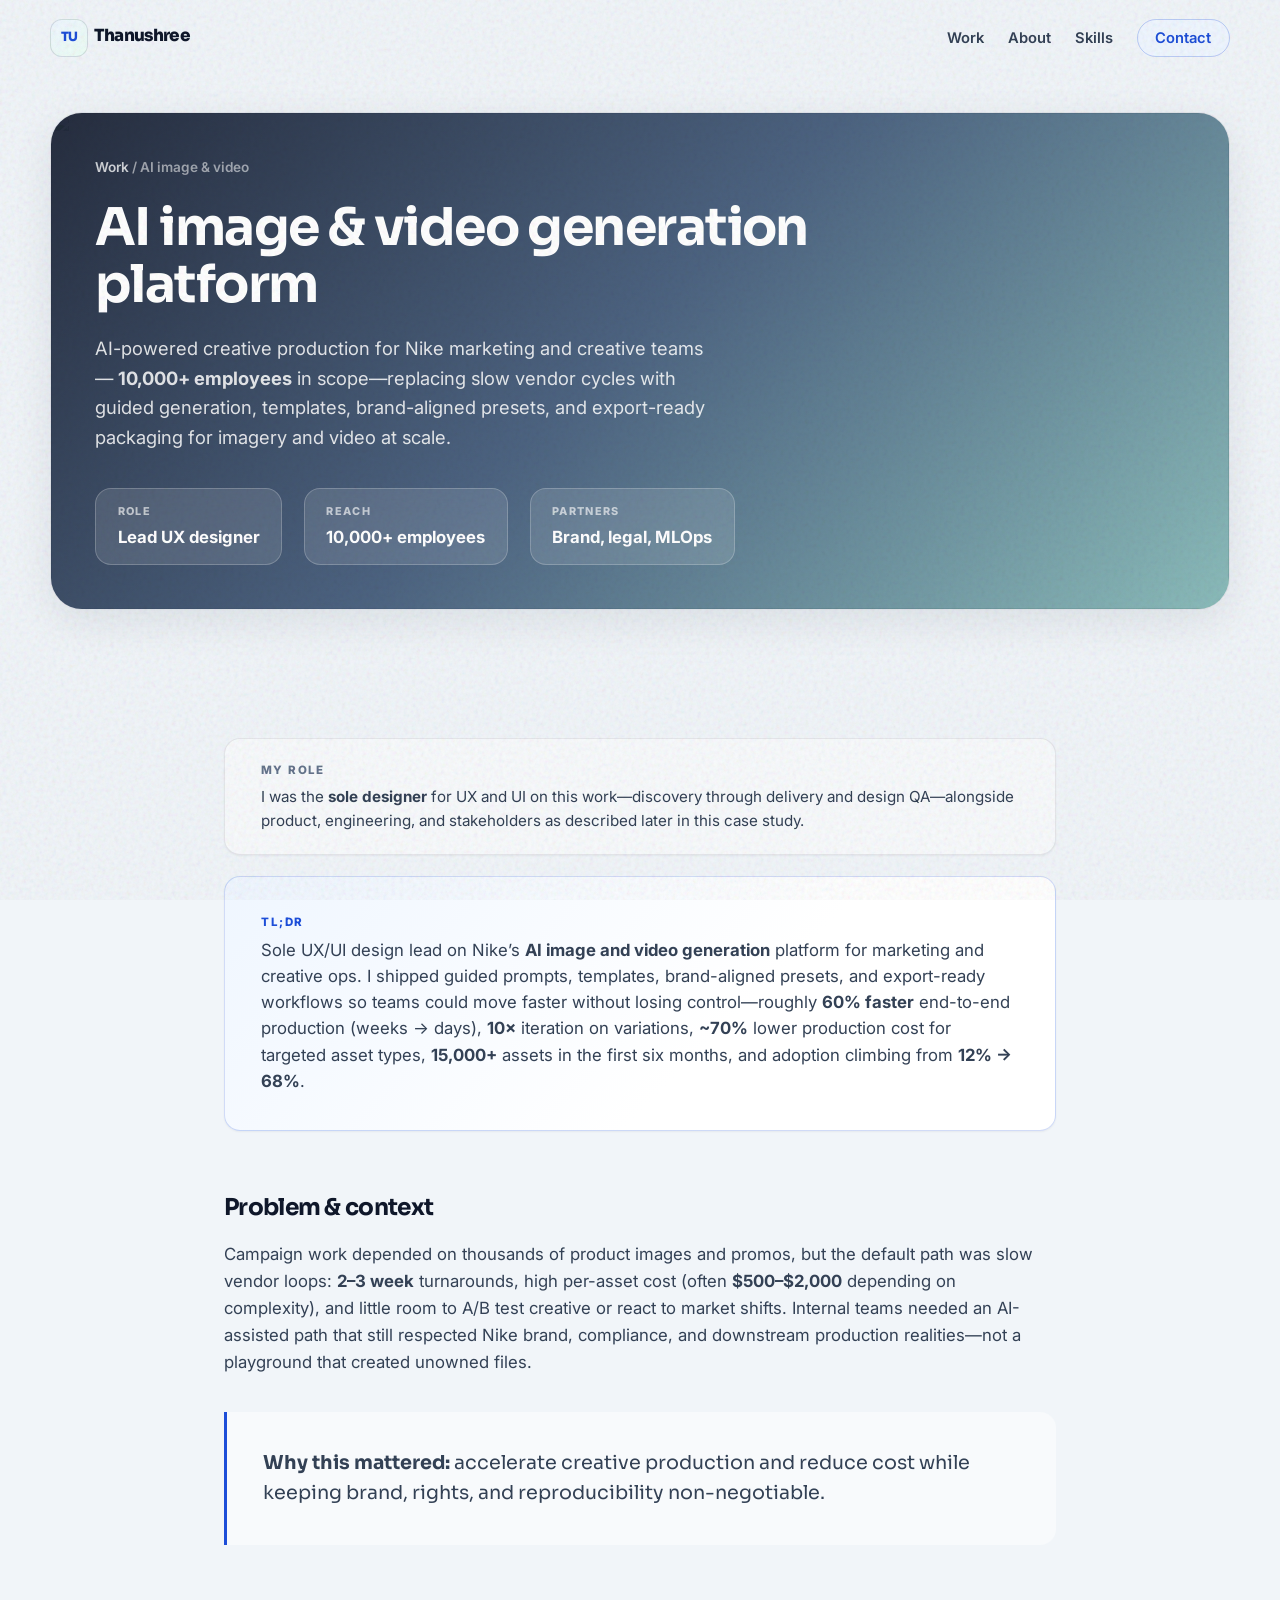
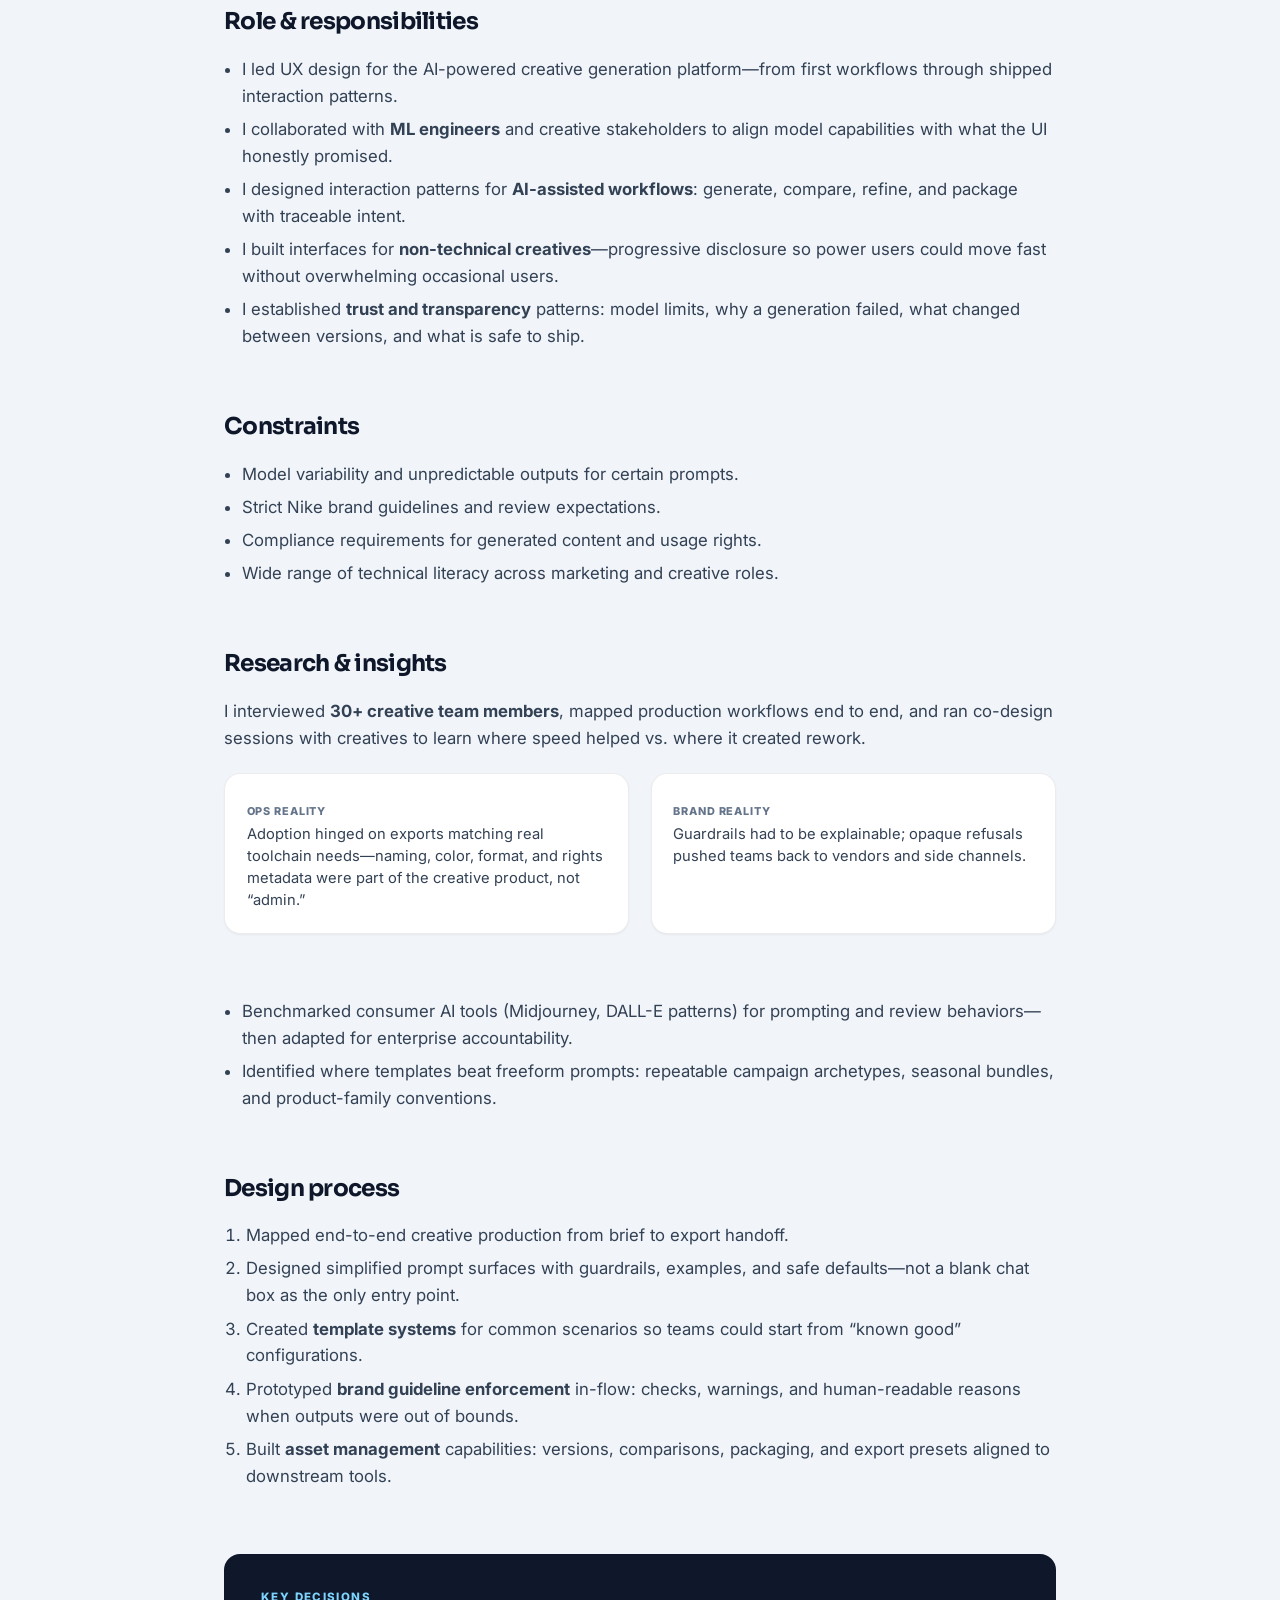
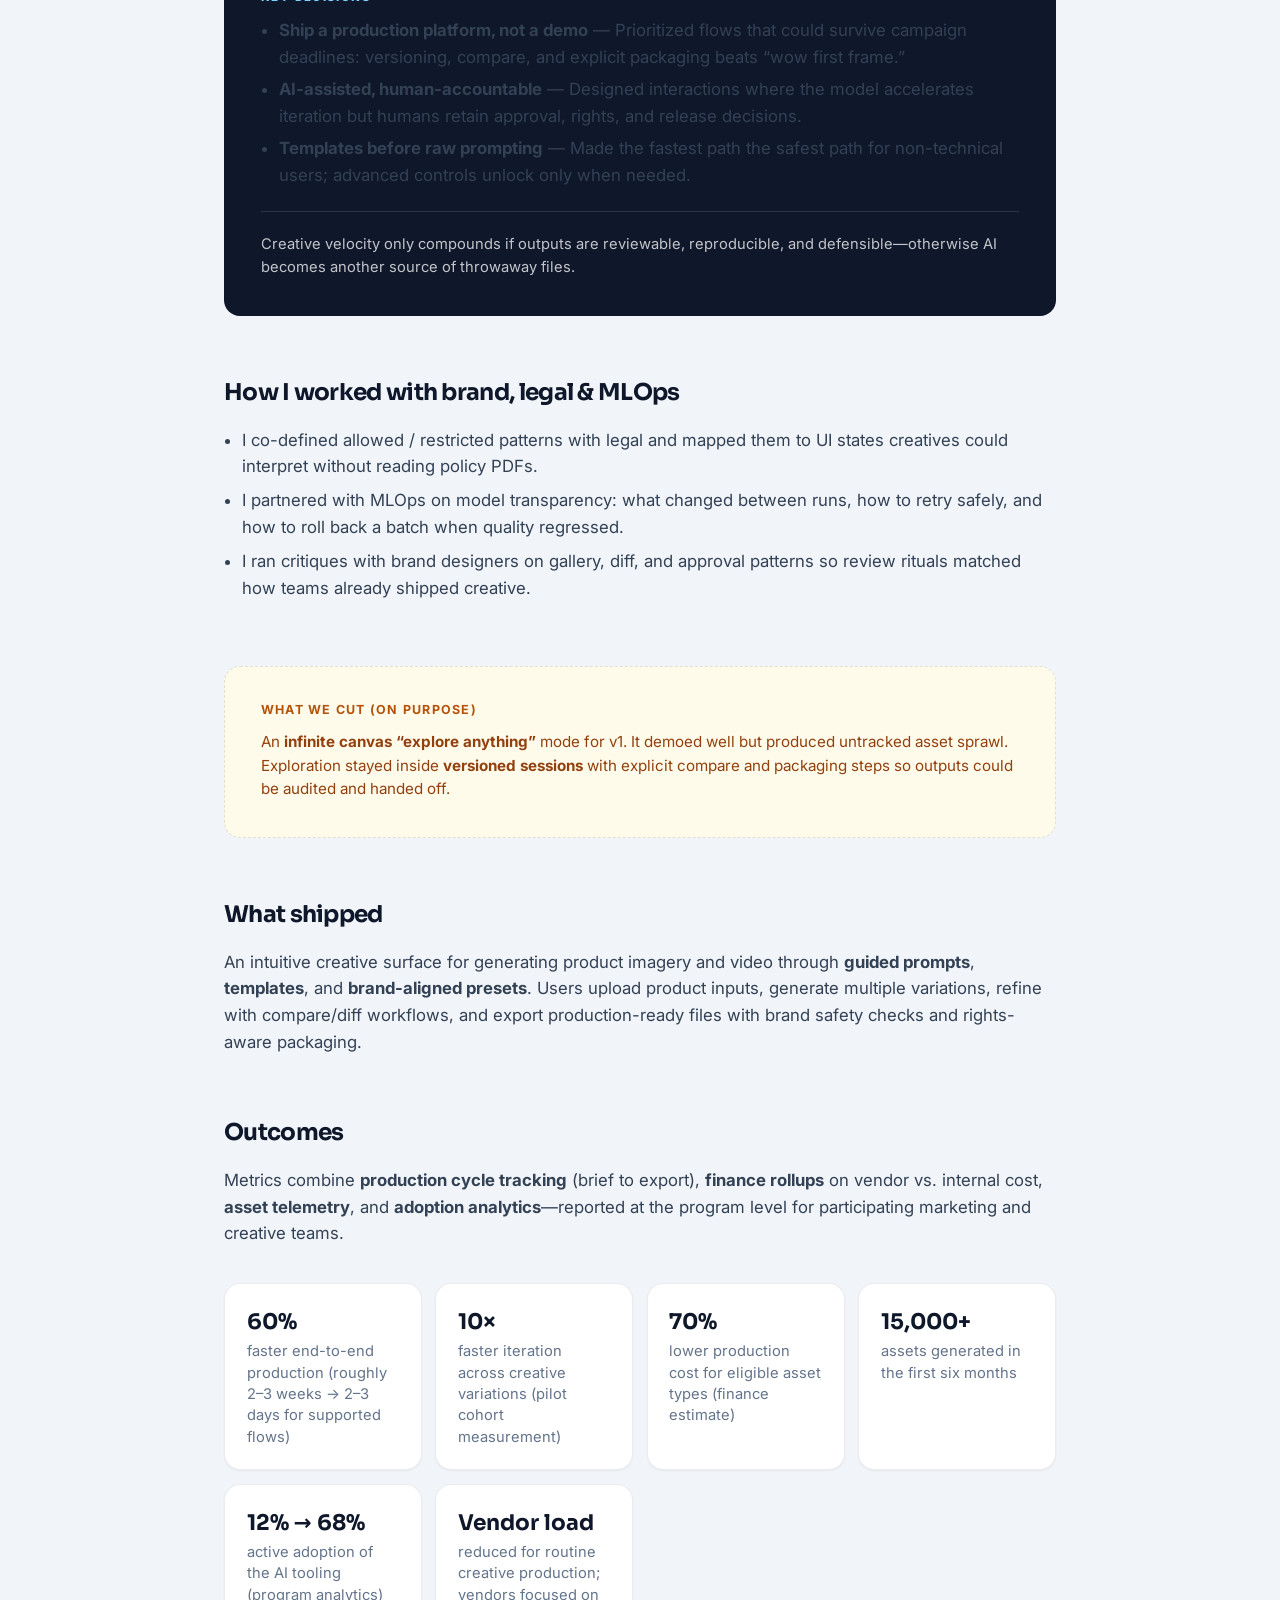
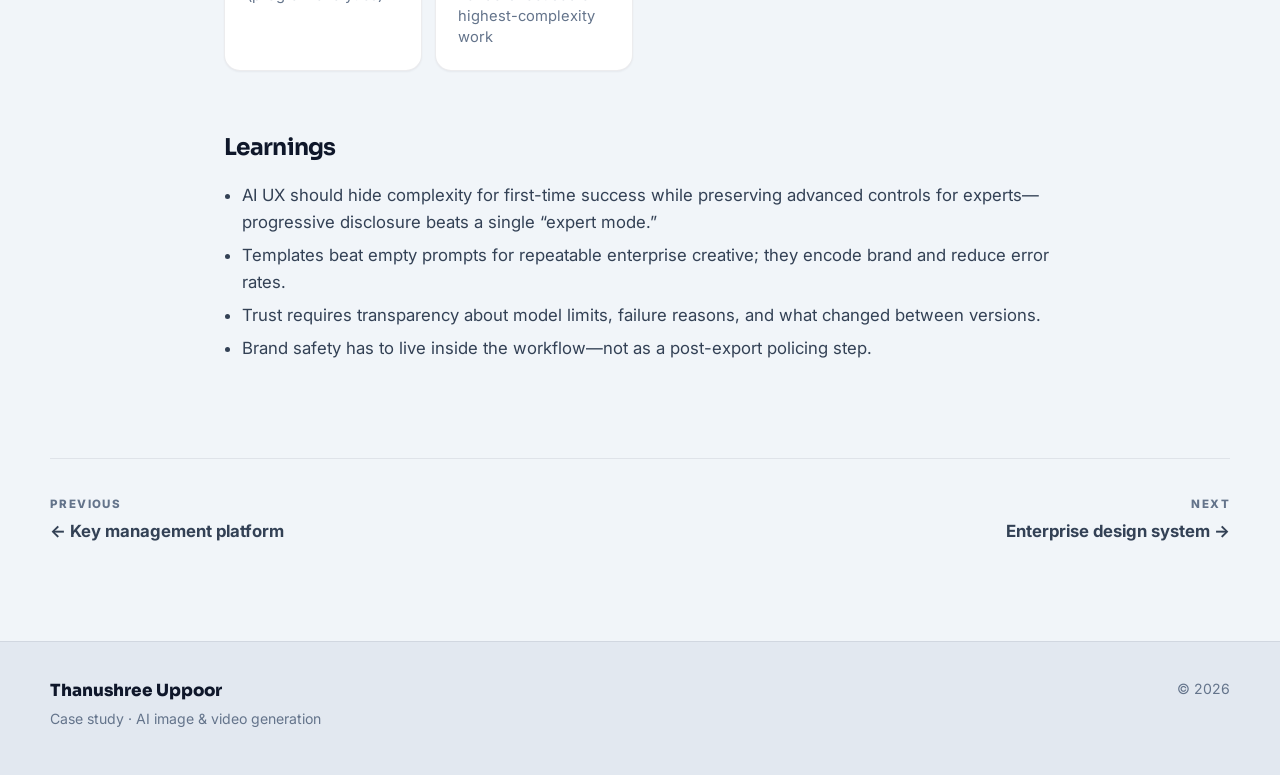
==== case-studies/ai-content-generation.html @ 42459af0 "Add files via upload" ====
<!DOCTYPE html>
<html lang="en">
  <head>
    <meta charset="UTF-8" />
    <meta name="viewport" content="width=device-width, initial-scale=1.0" />
    <meta
      name="description"
      content="AI image and video generation at Nike — Thanushree Uppoor: guided prompts, templates, brand-safe presets, asset management, faster production, lower cost, higher adoption."
    />
    <title>AI image &amp; video generation — Thanushree Uppoor</title>
    <link rel="preconnect" href="https://fonts.googleapis.com" />
    <link rel="preconnect" href="https://fonts.gstatic.com" crossorigin />
    <link
      href="https://fonts.googleapis.com/css2?family=Inter:wght@400;500;600;700&family=Sora:wght@500;600;700&display=swap"
      rel="stylesheet"
    />
    <link rel="stylesheet" href="../css/style.css" />
  </head>
  <body class="page page--case">
    <div class="grain" aria-hidden="true"></div>
    <a class="skip-link" href="#main">Skip to content</a>

    <header class="site-header" data-header>
      <div class="header-inner">
        <a class="logo" href="../index.html" aria-label="Thanushree Uppoor home">
          <span class="logo-mark" aria-hidden="true">TU</span>
          <span>Thanushree</span>
        </a>
        <button
          class="nav-toggle"
          type="button"
          aria-expanded="false"
          aria-controls="site-nav"
          data-nav-toggle
        >
          <span class="nav-toggle-bar" aria-hidden="true"></span>
          <span class="visually-hidden">Menu</span>
        </button>
        <nav id="site-nav" class="site-nav" data-nav>
          <ul>
            <li><a href="../index.html#work">Work</a></li>
            <li><a href="../index.html#about">About</a></li>
            <li><a href="../index.html#skills">Skills</a></li>
            <li><a class="nav-cta" href="../index.html#contact">Contact</a></li>
          </ul>
        </nav>
      </div>
    </header>

    <main id="main">
      <header class="case-hero">
        <div class="container">
          <div class="case-hero-card">
            <div class="case-hero-media" aria-hidden="true">
              <img
                src="https://images.unsplash.com/photo-1620641788421-7a1c342ea42e?auto=format&fit=crop&w=2000&q=80"
                alt=""
                width="2000"
                height="1200"
                fetchpriority="high"
              />
            </div>
            <div class="case-hero-inner">
              <nav class="breadcrumb">
                <a href="../index.html#work">Work</a> / AI image &amp; video
              </nav>
              <h1 class="case-title">AI image &amp; video generation platform</h1>
              <p class="case-lede">
                AI-powered creative production for Nike marketing and creative teams—
                <strong>10,000+ employees</strong> in scope—replacing slow vendor cycles with
                guided generation, templates, brand-aligned presets, and export-ready
                packaging for imagery and video at scale.
              </p>
              <div class="case-meta">
                <div class="meta-block">
                  <span class="meta-label">Role</span>
                  <span class="meta-value">Lead UX designer</span>
                </div>
                <div class="meta-block">
                  <span class="meta-label">Reach</span>
                  <span class="meta-value">10,000+ employees</span>
                </div>
                <div class="meta-block">
                  <span class="meta-label">Partners</span>
                  <span class="meta-value">Brand, legal, MLOps</span>
                </div>
              </div>
            </div>
          </div>
        </div>
      </header>

      <article class="case-body container">
        <aside class="case-role" data-reveal>
          <span class="case-role-label">My role</span>
          <p>
            I was the <strong>sole designer</strong> for UX and UI on this work—discovery through
            delivery and design QA—alongside product, engineering, and stakeholders as
            described later in this case study.
          </p>
        </aside>
        <aside class="case-tldnr" data-reveal>
          <span class="case-tldnr-label">TL;DR</span>
          <p>
            Sole UX/UI design lead on Nike’s <strong>AI image and video generation</strong>
            platform for marketing and creative ops. I shipped guided prompts, templates,
            brand-aligned presets, and export-ready workflows so teams could move faster
            without losing control—roughly <strong>60% faster</strong> end-to-end production
            (weeks → days), <strong>10×</strong> iteration on variations, <strong>~70%</strong>
            lower production cost for targeted asset types, <strong>15,000+</strong> assets in
            the first six months, and adoption climbing from <strong>12% → 68%</strong>.
          </p>
        </aside>

        <div class="case-prose">
          <h2>Problem &amp; context</h2>
          <p>
            Campaign work depended on thousands of product images and promos, but the default
            path was slow vendor loops: <strong>2–3 week</strong> turnarounds, high per-asset
            cost (often <strong>$500–$2,000</strong> depending on complexity), and little room
            to A/B test creative or react to market shifts. Internal teams needed an
            AI-assisted path that still respected Nike brand, compliance, and downstream
            production realities—not a playground that created unowned files.
          </p>

          <div class="pull">
            <p>
              <strong>Why this mattered:</strong> accelerate creative production and reduce
              cost while keeping brand, rights, and reproducibility non-negotiable.
            </p>
          </div>

          <h2>Role &amp; responsibilities</h2>
          <ul>
            <li>
              I led UX design for the AI-powered creative generation platform—from first
              workflows through shipped interaction patterns.
            </li>
            <li>
              I collaborated with <strong>ML engineers</strong> and creative stakeholders to
              align model capabilities with what the UI honestly promised.
            </li>
            <li>
              I designed interaction patterns for <strong>AI-assisted workflows</strong>:
              generate, compare, refine, and package with traceable intent.
            </li>
            <li>
              I built interfaces for <strong>non-technical creatives</strong>—progressive
              disclosure so power users could move fast without overwhelming occasional users.
            </li>
            <li>
              I established <strong>trust and transparency</strong> patterns: model limits,
              why a generation failed, what changed between versions, and what is safe to ship.
            </li>
          </ul>

          <h2>Constraints</h2>
          <ul>
            <li>Model variability and unpredictable outputs for certain prompts.</li>
            <li>Strict Nike brand guidelines and review expectations.</li>
            <li>Compliance requirements for generated content and usage rights.</li>
            <li>Wide range of technical literacy across marketing and creative roles.</li>
          </ul>

          <h2>Research &amp; insights</h2>
          <p>
            I interviewed <strong>30+ creative team members</strong>, mapped production
            workflows end to end, and ran co-design sessions with creatives to learn where
            speed helped vs. where it created rework.
          </p>
          <div class="research-row">
            <div class="note-card">
              <span class="note-card-label">Ops reality</span>
              <p>
                Adoption hinged on exports matching real toolchain needs—naming, color,
                format, and rights metadata were part of the creative product, not “admin.”
              </p>
            </div>
            <div class="note-card">
              <span class="note-card-label">Brand reality</span>
              <p>
                Guardrails had to be explainable; opaque refusals pushed teams back to
                vendors and side channels.
              </p>
            </div>
          </div>
          <ul>
            <li>
              Benchmarked consumer AI tools (Midjourney, DALL-E patterns) for prompting and
              review behaviors—then adapted for enterprise accountability.
            </li>
            <li>
              Identified where templates beat freeform prompts: repeatable campaign archetypes,
              seasonal bundles, and product-family conventions.
            </li>
          </ul>

          <h2>Design process</h2>
          <ol>
            <li>Mapped end-to-end creative production from brief to export handoff.</li>
            <li>
              Designed simplified prompt surfaces with guardrails, examples, and safe
              defaults—not a blank chat box as the only entry point.
            </li>
            <li>
              Created <strong>template systems</strong> for common scenarios so teams could
              start from “known good” configurations.
            </li>
            <li>
              Prototyped <strong>brand guideline enforcement</strong> in-flow: checks,
              warnings, and human-readable reasons when outputs were out of bounds.
            </li>
            <li>
              Built <strong>asset management</strong> capabilities: versions, comparisons,
              packaging, and export presets aligned to downstream tools.
            </li>
          </ol>

          <div class="decision-callout" data-reveal>
            <h3>Key decisions</h3>
            <ul class="decision-callout-list">
              <li>
                <strong>Ship a production platform, not a demo</strong> — Prioritized flows
                that could survive campaign deadlines: versioning, compare, and explicit
                packaging beats “wow first frame.”
              </li>
              <li>
                <strong>AI-assisted, human-accountable</strong> — Designed interactions where
                the model accelerates iteration but humans retain approval, rights, and
                release decisions.
              </li>
              <li>
                <strong>Templates before raw prompting</strong> — Made the fastest path the
                safest path for non-technical users; advanced controls unlock only when needed.
              </li>
            </ul>
            <p class="decision-rationale">
              Creative velocity only compounds if outputs are reviewable, reproducible, and
              defensible—otherwise AI becomes another source of throwaway files.
            </p>
          </div>

          <h2>How I worked with brand, legal &amp; MLOps</h2>
          <ul class="collab-list">
            <li>
              I co-defined allowed / restricted patterns with legal and mapped them to UI
              states creatives could interpret without reading policy PDFs.
            </li>
            <li>
              I partnered with MLOps on model transparency: what changed between runs, how to
              retry safely, and how to roll back a batch when quality regressed.
            </li>
            <li>
              I ran critiques with brand designers on gallery, diff, and approval patterns so
              review rituals matched how teams already shipped creative.
            </li>
          </ul>

          <div class="failure-panel" data-reveal>
            <h3>What we cut (on purpose)</h3>
            <p>
              An <strong>infinite canvas “explore anything”</strong> mode for v1. It demoed
              well but produced untracked asset sprawl. Exploration stayed inside
              <strong>versioned sessions</strong> with explicit compare and packaging steps so
              outputs could be audited and handed off.
            </p>
          </div>

          <h2>What shipped</h2>
          <p>
            An intuitive creative surface for generating product imagery and video through
            <strong>guided prompts</strong>, <strong>templates</strong>, and
            <strong>brand-aligned presets</strong>. Users upload product inputs, generate
            multiple variations, refine with compare/diff workflows, and export
            production-ready files with brand safety checks and rights-aware packaging.
          </p>

          <h2>Outcomes</h2>
          <p>
            Metrics combine <strong>production cycle tracking</strong> (brief to export),
            <strong>finance rollups</strong> on vendor vs. internal cost, <strong>asset
            telemetry</strong>, and <strong>adoption analytics</strong>—reported at the
            program level for participating marketing and creative teams.
          </p>
          <div class="metrics-row">
            <div class="metric-card">
              <strong>60%</strong>
              faster end-to-end production (roughly 2–3 weeks → 2–3 days for supported flows)
            </div>
            <div class="metric-card">
              <strong>10×</strong>
              faster iteration across creative variations (pilot cohort measurement)
            </div>
            <div class="metric-card">
              <strong>70%</strong>
              lower production cost for eligible asset types (finance estimate)
            </div>
            <div class="metric-card">
              <strong>15,000+</strong>
              assets generated in the first six months
            </div>
            <div class="metric-card">
              <strong>12% → 68%</strong>
              active adoption of the AI tooling (program analytics)
            </div>
            <div class="metric-card">
              <strong>Vendor load</strong>
              reduced for routine creative production; vendors focused on highest-complexity work
            </div>
          </div>

          <h2>Learnings</h2>
          <ul>
            <li>
              AI UX should hide complexity for first-time success while preserving advanced
              controls for experts—progressive disclosure beats a single “expert mode.”
            </li>
            <li>
              Templates beat empty prompts for repeatable enterprise creative; they encode
              brand and reduce error rates.
            </li>
            <li>
              Trust requires transparency about model limits, failure reasons, and what changed
              between versions.
            </li>
            <li>
              Brand safety has to live inside the workflow—not as a post-export policing step.
            </li>
          </ul>
        </div>

        <nav class="case-nav" aria-label="Case study pagination">
          <a href="key-management-platform.html">
            <span class="case-nav-label">Previous</span>
            ← Key management platform
          </a>
          <a href="enterprise-design-system.html">
            <span class="case-nav-label">Next</span>
            Enterprise design system →
          </a>
        </nav>
      </article>
    </main>

    <footer class="site-footer">
      <div class="container footer-grid">
        <div>
          <p class="footer-brand">Thanushree Uppoor</p>
          <p class="footer-tag">Case study · AI image &amp; video generation</p>
        </div>
        <div class="footer-meta">
          <p>© <span data-year></span></p>
        </div>
      </div>
    </footer>

    <script src="../js/main.js" defer></script>
  </body>
</html>
---- css/style.css ----
/* Thanushree Uppoor — portfolio (light-first: Big Tech / product-design norm) */

:root {
  /* Canvas & surfaces (light, neutral — readable in recruiter review sessions) */
  --void: #f1f5f9;
  --surface: #ffffff;
  --elevated: #f8fafc;
  --elevated-2: #e2e8f0;
  --stroke: rgba(15, 23, 42, 0.08);
  --stroke-strong: rgba(15, 23, 42, 0.12);
  --text: #0f172a;
  --text-soft: #334155;
  --muted: #64748b;
  /* Accents: professional blue + teal (common on tech career & product surfaces) */
  --accent-a: #1d4ed8;
  --accent-b: #0f766e;
  --accent-c: #c2410c;
  --glow: rgba(29, 78, 216, 0.12);
  --radius-xs: 6px;
  --radius-sm: 10px;
  --radius-md: 16px;
  --radius-lg: 24px;
  --radius-xl: 32px;
  --font-sans: "Inter", system-ui, -apple-system, sans-serif;
  --font-display: "Sora", system-ui, sans-serif;
  --max: 1180px;
  --header-h: 76px;
  --space-xs: 0.4rem;
  --space-sm: 0.85rem;
  --space-md: 1.35rem;
  --space-lg: 2.25rem;
  --space-xl: 4rem;
  --space-2xl: 6rem;
  --shadow-sm: 0 1px 2px rgba(15, 23, 42, 0.05);
  --shadow-md: 0 12px 40px rgba(15, 23, 42, 0.08);
  --shadow-lg: 0 24px 64px rgba(15, 23, 42, 0.1);
}

*,
*::before,
*::after {
  box-sizing: border-box;
}

html {
  scroll-behavior: smooth;
}

@media (prefers-reduced-motion: reduce) {
  html {
    scroll-behavior: auto;
  }

  [data-reveal],
  .marquee-track {
    animation: none !important;
    transition: none !important;
    transform: none !important;
    opacity: 1 !important;
  }
}

body {
  margin: 0;
  font-family: var(--font-sans);
  font-size: 1.05rem;
  line-height: 1.6;
  color: var(--text-soft);
  background: var(--void);
  -webkit-font-smoothing: antialiased;
}

.page {
  position: relative;
  min-height: 100vh;
}

.grain {
  pointer-events: none;
  position: fixed;
  inset: 0;
  z-index: 9000;
  opacity: 0.14;
  mix-blend-mode: multiply;
  background-image: url("data:image/svg+xml,%3Csvg viewBox='0 0 256 256' xmlns='http://www.w3.org/2000/svg'%3E%3Cfilter id='n'%3E%3CfeTurbulence type='fractalNoise' baseFrequency='0.85' numOctaves='4' stitchTiles='stitch'/%3E%3C/filter%3E%3Crect width='100%25' height='100%25' filter='url(%23n)'/%3E%3C/svg%3E");
}

img {
  max-width: 100%;
  height: auto;
  display: block;
}

a {
  color: var(--accent-b);
  text-decoration: none;
}

a:hover {
  color: var(--text);
}

h1,
h2,
h3,
h4 {
  font-family: var(--font-display);
  font-weight: 700;
  color: var(--text);
  letter-spacing: -0.03em;
  line-height: 1.08;
}

h2 {
  font-size: clamp(1.85rem, 4.2vw, 2.75rem);
  margin: 0 0 var(--space-md);
}

h3 {
  font-size: 1.2rem;
  margin: 0 0 var(--space-xs);
}

p {
  margin: 0 0 var(--space-md);
}

p:last-child {
  margin-bottom: 0;
}

ul {
  margin: 0;
  padding: 0;
}

.visually-hidden {
  position: absolute;
  width: 1px;
  height: 1px;
  padding: 0;
  margin: -1px;
  overflow: hidden;
  clip: rect(0, 0, 0, 0);
  white-space: nowrap;
  border: 0;
}

.skip-link {
  position: absolute;
  left: -9999px;
  top: 0.75rem;
  z-index: 10001;
  padding: 0.5rem 1rem;
  background: var(--text);
  color: #ffffff;
  border-radius: var(--radius-xs);
  font-weight: 700;
}

.skip-link:focus {
  left: 0.75rem;
}

.container {
  width: min(100% - 2rem, var(--max));
  margin-inline: auto;
}

.text-gradient {
  background: linear-gradient(120deg, #1d4ed8, #0d9488);
  -webkit-background-clip: text;
  background-clip: text;
  color: transparent;
}

/* Header */

.site-header {
  position: fixed;
  inset: 0 0 auto 0;
  z-index: 50;
  height: var(--header-h);
  display: flex;
  align-items: center;
  transition:
    background 0.3s ease,
    border-color 0.3s ease,
    box-shadow 0.3s ease;
  border-bottom: 1px solid transparent;
}

.site-header.is-scrolled {
  background: rgba(255, 255, 255, 0.86);
  backdrop-filter: blur(16px);
  -webkit-backdrop-filter: blur(16px);
  border-bottom-color: var(--stroke);
  box-shadow: var(--shadow-sm);
}

.header-inner {
  width: min(100% - 1.75rem, var(--max));
  margin-inline: auto;
  display: flex;
  align-items: center;
  justify-content: space-between;
  gap: var(--space-md);
}

.logo {
  display: inline-flex;
  align-items: baseline;
  gap: 0.35rem;
  text-decoration: none;
  color: var(--text);
  font-family: var(--font-display);
  font-weight: 800;
  font-size: 1.05rem;
  letter-spacing: -0.04em;
}

.logo-mark {
  display: inline-flex;
  align-items: center;
  justify-content: center;
  width: 38px;
  height: 38px;
  border-radius: 12px;
  background: linear-gradient(145deg, #eff6ff, #ecfdf5);
  border: 1px solid var(--stroke-strong);
  font-size: 0.8rem;
  color: var(--accent-a);
}

.logo:hover {
  color: var(--text);
}

.logo:hover .logo-mark {
  box-shadow: 0 0 0 3px var(--glow);
}

.site-nav ul {
  list-style: none;
  display: flex;
  align-items: center;
  gap: 0.25rem 1.5rem;
}

.site-nav a {
  font-weight: 600;
  font-size: 0.92rem;
  color: var(--text-soft);
  padding: 0.4rem 0;
  position: relative;
}

.site-nav a:hover {
  color: var(--text);
}

.nav-cta {
  padding: 0.55rem 1.1rem !important;
  border-radius: 999px;
  border: 1px solid rgba(29, 78, 216, 0.25);
  background: #eff6ff;
  color: var(--accent-a) !important;
}

.nav-cta:hover {
  border-color: rgba(29, 78, 216, 0.45);
  background: #dbeafe;
  box-shadow: none;
}

.nav-toggle {
  display: none;
  width: 46px;
  height: 46px;
  border: 1px solid var(--stroke);
  border-radius: var(--radius-sm);
  background: var(--surface);
  cursor: pointer;
  position: relative;
}

.nav-toggle-bar,
.nav-toggle-bar::before,
.nav-toggle-bar::after {
  display: block;
  width: 20px;
  height: 2px;
  background: var(--text);
  border-radius: 2px;
  position: absolute;
  left: 12px;
  transition: transform 0.2s ease, opacity 0.2s ease;
}

.nav-toggle-bar {
  top: 22px;
}

.nav-toggle-bar::before,
.nav-toggle-bar::after {
  content: "";
  left: 0;
}

.nav-toggle-bar::before {
  top: -7px;
}

.nav-toggle-bar::after {
  top: 7px;
}

.nav-toggle[aria-expanded="true"] .nav-toggle-bar {
  background: transparent;
}

.nav-toggle[aria-expanded="true"] .nav-toggle-bar::before {
  transform: translateY(7px) rotate(45deg);
}

.nav-toggle[aria-expanded="true"] .nav-toggle-bar::after {
  transform: translateY(-7px) rotate(-45deg);
}

@media (max-width: 840px) {
  .nav-toggle {
    display: inline-flex;
    align-items: center;
    justify-content: center;
  }

  .site-nav {
    position: fixed;
    inset: var(--header-h) 0 auto 0;
    background: rgba(255, 255, 255, 0.97);
    backdrop-filter: blur(14px);
    border-bottom: 1px solid var(--stroke);
    padding: var(--space-md) 1.25rem var(--space-lg);
    transform: translateY(-130%);
    opacity: 0;
    pointer-events: none;
    transition: transform 0.28s ease, opacity 0.28s ease;
  }

  .site-nav.is-open {
    transform: translateY(0);
    opacity: 1;
    pointer-events: auto;
  }

  .site-nav ul {
    flex-direction: column;
    align-items: flex-start;
    gap: 0.35rem;
  }

  .nav-cta {
    margin-top: var(--space-sm);
  }
}

/* Buttons */

.btn {
  display: inline-flex;
  align-items: center;
  justify-content: center;
  gap: 0.5rem;
  padding: 0.9rem 1.45rem;
  font-family: var(--font-sans);
  font-weight: 700;
  font-size: 0.95rem;
  border-radius: 999px;
  border: 1px solid transparent;
  text-decoration: none;
  cursor: pointer;
  transition:
    transform 0.15s ease,
    box-shadow 0.25s ease,
    border-color 0.2s ease,
    background 0.2s ease,
    color 0.2s ease;
}

.btn:active {
  transform: translateY(1px);
}

.btn-primary {
  color: #ffffff !important;
  background: var(--accent-a);
  box-shadow: 0 4px 14px rgba(29, 78, 216, 0.35);
}

.btn-primary:hover {
  color: #ffffff !important;
  background: #1e40af;
  box-shadow: 0 6px 20px rgba(29, 78, 216, 0.4);
}

.btn-ghost {
  color: var(--text) !important;
  border-color: var(--stroke-strong);
  background: var(--surface);
}

.btn-ghost:hover {
  border-color: rgba(29, 78, 216, 0.35);
  background: var(--elevated);
}

.btn-sm {
  padding: 0.55rem 1rem;
  font-size: 0.85rem;
}

/* Hero home */

.hero {
  position: relative;
  padding: calc(var(--header-h) + var(--space-2xl)) 0 var(--space-xl);
  overflow: clip;
  background:
    radial-gradient(ellipse 70% 55% at 100% 0%, rgba(219, 234, 254, 0.55), transparent 50%),
    radial-gradient(ellipse 50% 40% at 0% 20%, rgba(204, 251, 241, 0.4), transparent 45%),
    var(--void);
}

.hero-grid {
  display: grid;
  grid-template-columns: 1.15fr 0.85fr;
  gap: var(--space-xl);
  align-items: start;
}

@media (max-width: 960px) {
  .hero-grid {
    grid-template-columns: 1fr;
  }
}

.hero-panel {
  display: flex;
  flex-direction: column;
  gap: var(--space-md);
}

.stat-card {
  background: var(--surface);
  border: 1px solid var(--stroke);
  border-radius: var(--radius-lg);
  padding: var(--space-lg);
  box-shadow: var(--shadow-md);
}

.stat-value {
  display: block;
  font-family: var(--font-display);
  font-size: 1.75rem;
  font-weight: 700;
  color: var(--accent-a);
  letter-spacing: -0.02em;
  line-height: 1.15;
}

.stat-caption {
  display: block;
  margin-top: 0.35rem;
  font-size: 0.9rem;
  color: var(--muted);
  line-height: 1.45;
}

.chip {
  font-size: 0.72rem;
  font-weight: 800;
  letter-spacing: 0.12em;
  text-transform: uppercase;
  padding: 0.45rem 0.7rem;
  border-radius: 999px;
  background: rgba(255, 255, 255, 0.92);
  border: 1px solid var(--stroke-strong);
  color: var(--text);
  backdrop-filter: blur(8px);
  box-shadow: var(--shadow-sm);
}

.eyebrow {
  font-size: 0.75rem;
  font-weight: 800;
  letter-spacing: 0.18em;
  text-transform: uppercase;
  color: var(--accent-a);
  margin: 0 0 var(--space-sm);
}

.hero-title {
  display: flex;
  flex-direction: column;
  gap: 0.35rem;
  margin: 0 0 var(--space-md);
}

.hero-name {
  font-family: var(--font-display);
  font-size: clamp(2.15rem, 5vw, 3.25rem);
  font-weight: 700;
  color: var(--text);
  letter-spacing: -0.03em;
  line-height: 1.05;
}

.hero-role {
  font-family: var(--font-sans);
  font-size: clamp(1.05rem, 2.2vw, 1.2rem);
  font-weight: 600;
  color: var(--muted);
  letter-spacing: 0.01em;
}

.hero-lead {
  font-size: clamp(1.15rem, 2.4vw, 1.4rem);
  color: var(--text-soft);
  font-weight: 500;
  line-height: 1.45;
  max-width: 36ch;
}

.hero-body {
  max-width: 52ch;
  color: var(--muted);
}

.hero-actions {
  display: flex;
  flex-wrap: wrap;
  gap: var(--space-sm);
  margin-top: var(--space-lg);
}

/* Marquee */

.marquee-wrap {
  border-block: 1px solid var(--stroke);
  background: #e2e8f0;
  overflow: hidden;
}

.marquee {
  display: flex;
  mask-image: linear-gradient(90deg, transparent, #000 8%, #000 92%, transparent);
}

.marquee-track {
  display: flex;
  width: max-content;
  flex-shrink: 0;
  animation: marquee 32s linear infinite;
}

.marquee-group {
  display: flex;
  align-items: center;
  gap: 2.5rem;
  padding: 0.85rem 2.5rem 0.85rem 0;
  font-family: var(--font-display);
  font-weight: 700;
  font-size: clamp(1.1rem, 2.5vw, 1.45rem);
  color: rgba(15, 23, 42, 0.22);
  letter-spacing: -0.02em;
  white-space: nowrap;
}

.marquee-track span.dot {
  color: var(--accent-c);
  opacity: 0.9;
}

@keyframes marquee {
  from {
    transform: translateX(0);
  }
  to {
    transform: translateX(-50%);
  }
}

/* Sections */

.section {
  padding: var(--space-2xl) 0;
}

.section-kicker {
  display: flex;
  align-items: flex-end;
  justify-content: space-between;
  gap: var(--space-md);
  flex-wrap: wrap;
  margin-bottom: var(--space-xl);
}

.section-kicker p {
  max-width: 46ch;
  color: var(--muted);
  margin: 0;
}

.section-kicker--center {
  text-align: center;
  justify-content: center;
  flex-direction: column;
  align-items: center;
}

/* Section bands (product-style rhythm) */
section#work.section {
  background: #ffffff;
  border-block: 1px solid var(--stroke);
}

section#skills.section {
  background: var(--elevated);
  border-block: 1px solid var(--stroke);
}

/* Work — split cards (image panel + solid copy panel, like in-case note cards) */

.work-list {
  list-style: none;
  margin: 0;
  padding: 0;
  display: flex;
  flex-direction: column;
  gap: var(--space-md);
}

.work-card {
  position: relative;
  border-radius: var(--radius-lg);
  overflow: hidden;
  border: 1px solid var(--stroke);
  background: var(--elevated);
  box-shadow: var(--shadow-sm);
  transition:
    transform 0.25s ease,
    border-color 0.25s ease,
    box-shadow 0.25s ease;
}

.work-card:hover {
  transform: translateY(-3px);
  border-color: rgba(29, 78, 216, 0.22);
  box-shadow: var(--shadow-lg);
}

.work-card-link {
  display: flex;
  flex-direction: column;
  align-items: stretch;
  min-height: 0;
  position: relative;
  color: inherit;
  text-decoration: none;
}

.work-card--featured .work-card-link {
  min-height: 0;
}

.work-card-media {
  position: relative;
  z-index: 0;
  flex-shrink: 0;
  overflow: hidden;
  aspect-ratio: 16 / 10;
  max-height: 220px;
  background: var(--elevated-2);
}

.work-card-media img {
  display: block;
  width: 100%;
  height: 100%;
  object-fit: cover;
  opacity: 1;
  transition: transform 0.55s ease;
}

.work-card:hover .work-card-media img {
  transform: scale(1.02);
}

/* Decorative tint on image only — copy lives on solid body panel */
.work-card-media::after {
  content: "";
  position: absolute;
  inset: 0;
  background: linear-gradient(180deg, transparent 55%, rgba(15, 23, 42, 0.06) 100%);
  pointer-events: none;
}

.work-card--featured .work-card-media::after {
  background: linear-gradient(
    135deg,
    rgba(15, 23, 42, 0.35) 0%,
    transparent 45%,
    rgba(15, 118, 110, 0.2) 100%
  );
}

.work-card--featured .work-card-media img {
  opacity: 1;
}

.work-card-body {
  position: relative;
  z-index: 1;
  flex: 1;
  display: flex;
  flex-direction: column;
  justify-content: center;
  margin-top: 0;
  padding: var(--space-lg);
  background: var(--surface);
  border-top: 1px solid var(--stroke);
  box-shadow: var(--shadow-sm);
}

.work-card--featured .work-card-body {
  border-top: 1px solid rgba(255, 255, 255, 0.12);
  background: linear-gradient(155deg, #0f172a 0%, #1e3a5f 52%, #134e4a 100%);
  color: rgba(255, 255, 255, 0.9);
  box-shadow: none;
}

@media (min-width: 768px) {
  .work-card-link {
    flex-direction: row;
    align-items: stretch;
    min-height: 268px;
  }

  .work-card--featured .work-card-link {
    min-height: 300px;
  }

  .work-card-media {
    flex: 0 0 clamp(240px, 38vw, 400px);
    max-height: none;
    aspect-ratio: unset;
    align-self: stretch;
    min-height: 0;
  }

  .work-card-body {
    border-top: none;
    border-left: 1px solid var(--stroke);
    padding: var(--space-lg) var(--space-xl);
  }

  .work-card--featured .work-card-body {
    border-left-color: rgba(255, 255, 255, 0.12);
  }
}

.work-card-meta {
  display: flex;
  flex-wrap: wrap;
  align-items: center;
  gap: var(--space-sm);
  margin-bottom: var(--space-sm);
}

.pill {
  font-size: 0.68rem;
  font-weight: 800;
  letter-spacing: 0.1em;
  text-transform: uppercase;
  padding: 0.35rem 0.6rem;
  border-radius: 999px;
  border: 1px solid var(--stroke);
  background: rgba(255, 255, 255, 0.92);
  color: var(--text-soft);
}

.work-card--featured .pill {
  background: rgba(255, 255, 255, 0.14);
  border-color: rgba(255, 255, 255, 0.28);
  color: #ffffff;
}

.work-card-org {
  font-size: 0.85rem;
  font-weight: 600;
  color: var(--muted);
}

.work-card--featured .work-card-org {
  color: rgba(255, 255, 255, 0.65);
}

.work-card h3 {
  font-size: clamp(1.2rem, 2.5vw, 1.55rem);
  margin: 0 0 0.4rem;
  color: var(--text);
}

.work-card--featured h3 {
  color: #ffffff;
}

.work-card:not(.work-card--featured) .pill {
  background: var(--elevated);
}

.work-card-desc {
  color: var(--text-soft);
  font-size: 0.98rem;
  margin: 0 0 var(--space-md);
  max-width: 62ch;
}

.work-card--featured .work-card-desc {
  color: rgba(255, 255, 255, 0.82);
}

.impact-list {
  list-style: none;
  margin: 0 0 var(--space-md);
  padding: 0;
  display: flex;
  flex-wrap: wrap;
  gap: 0.45rem 1.25rem;
  font-size: 0.92rem;
  color: var(--text-soft);
}

.impact-list--compact {
  margin-bottom: var(--space-sm);
  font-size: 0.88rem;
}

.impact-list li {
  position: relative;
  padding-left: 0.85rem;
}

.impact-list li::before {
  content: "";
  position: absolute;
  left: 0;
  top: 0.55em;
  width: 5px;
  height: 5px;
  border-radius: 50%;
  background: var(--accent-c);
}

.work-card--featured .impact-list {
  color: rgba(255, 255, 255, 0.88);
}

.work-card--featured .impact-list li strong {
  color: #ffffff;
}

.impact-list li strong {
  color: var(--text);
  font-weight: 700;
}

.work-card-cta {
  font-weight: 800;
  font-size: 0.82rem;
  letter-spacing: 0.06em;
  text-transform: uppercase;
  color: var(--accent-a);
}

.work-card:hover .work-card-cta {
  color: #1e40af;
}

.work-card--featured .work-card-cta {
  color: #ffffff;
  text-decoration: underline;
  text-underline-offset: 4px;
}

.work-card--featured:hover .work-card-cta {
  color: #e0f2fe;
}

/* Additional work row */

.work-more {
  margin-top: var(--space-xl);
  padding-top: var(--space-xl);
  border-top: 1px solid var(--stroke);
}

.work-more-title {
  font-family: var(--font-display);
  font-size: 1.35rem;
  color: var(--text);
  margin: 0 0 var(--space-md);
}

.work-more-grid {
  display: grid;
  grid-template-columns: repeat(2, 1fr);
  gap: var(--space-md);
}

@media (max-width: 720px) {
  .work-more-grid {
    grid-template-columns: 1fr;
  }
}

.work-mini {
  border-radius: var(--radius-md);
  overflow: hidden;
  border: 1px solid var(--stroke);
  background: var(--elevated);
  box-shadow: var(--shadow-sm);
  transition: border-color 0.2s ease, box-shadow 0.2s ease;
}

.work-mini:hover {
  border-color: rgba(29, 78, 216, 0.2);
  box-shadow: var(--shadow-md);
}

.work-mini a {
  display: flex;
  flex-direction: column;
  position: relative;
  min-height: 0;
  color: inherit;
  text-decoration: none;
}

.work-mini-media {
  position: relative;
  flex-shrink: 0;
  overflow: hidden;
  height: 160px;
  background: var(--elevated-2);
}

.work-mini-media img {
  width: 100%;
  height: 100%;
  object-fit: cover;
  opacity: 1;
  transition: transform 0.45s ease;
}

.work-mini:hover .work-mini-media img {
  transform: scale(1.03);
}

.work-mini-media::after {
  content: "";
  position: absolute;
  inset: 0;
  background: linear-gradient(180deg, transparent 60%, rgba(15, 23, 42, 0.05) 100%);
  pointer-events: none;
}

.work-mini-body {
  position: relative;
  z-index: 1;
  flex: 1;
  display: flex;
  flex-direction: column;
  justify-content: flex-start;
  margin-top: 0;
  min-height: 0;
  padding: var(--space-md) var(--space-lg) var(--space-lg);
  background: var(--surface);
  border-top: 1px solid var(--stroke);
}

.work-mini h4 {
  font-family: var(--font-display);
  font-size: 1.1rem;
  color: var(--text);
  margin: 0 0 0.35rem;
}

.work-mini p {
  color: var(--muted);
  font-size: 0.92rem;
  margin: 0 0 var(--space-sm);
}

/* About */

.about-split {
  display: grid;
  grid-template-columns: 0.95fr 1.05fr;
  gap: var(--space-xl);
  align-items: center;
}

@media (max-width: 900px) {
  .about-split {
    grid-template-columns: 1fr;
  }
}

.about-photo {
  border-radius: var(--radius-xl);
  overflow: hidden;
  border: 1px solid var(--stroke);
  aspect-ratio: 3 / 4;
  width: min(100%, 600px);
  margin-inline: auto;
}

.about-photo img {
  width: 100%;
  height: 100%;
  object-fit: cover;
}

.quote {
  margin-top: var(--space-lg);
  padding: var(--space-lg);
  border-radius: var(--radius-md);
  border: 1px solid var(--stroke);
  background: linear-gradient(135deg, #eff6ff, #f0fdfa);
}

.quote p {
  font-family: var(--font-display);
  font-style: italic;
  font-size: 1.2rem;
  color: var(--text-soft);
  margin: 0;
}

.highlights {
  margin-top: var(--space-lg);
  border-radius: var(--radius-md);
  border: 1px solid var(--stroke);
  background: var(--elevated);
  padding: var(--space-md) var(--space-lg);
}

.highlights h3 {
  font-size: 0.78rem;
  letter-spacing: 0.14em;
  text-transform: uppercase;
  font-family: var(--font-sans);
  color: var(--accent-b);
  margin-bottom: var(--space-sm);
}

.highlights ul {
  list-style: none;
  padding: 0;
}

.highlights li {
  padding: 0.55rem 0;
  border-bottom: 1px solid var(--stroke);
  font-weight: 600;
  color: var(--text-soft);
}

.highlights li:last-child {
  border-bottom: none;
}

.highlights--philosophy {
  margin-top: var(--space-md);
}

.highlights--philosophy p {
  margin: 0;
  font-size: 0.98rem;
  font-weight: 500;
  line-height: 1.6;
  color: var(--text-soft);
}

/* Skills */

.skills-strip {
  display: grid;
  grid-template-columns: repeat(4, 1fr);
  gap: var(--space-md);
}

@media (max-width: 960px) {
  .skills-strip {
    grid-template-columns: repeat(2, 1fr);
  }
}

@media (max-width: 520px) {
  .skills-strip {
    grid-template-columns: 1fr;
  }
}

.skill-card {
  border-radius: var(--radius-md);
  border: 1px solid var(--stroke);
  background: var(--surface);
  padding: var(--space-lg);
  min-height: 100%;
}

.skill-card h3 {
  font-size: 0.95rem;
  font-family: var(--font-sans);
  letter-spacing: 0.06em;
  text-transform: uppercase;
  color: var(--text);
  margin-bottom: var(--space-md);
}

.skill-card ul {
  list-style: none;
}

.skill-card li {
  padding: 0.35rem 0;
  color: var(--muted);
  font-size: 0.95rem;
  border-bottom: 1px dashed rgba(15, 23, 42, 0.08);
}

.skill-card li:last-child {
  border-bottom: none;
}

.tools {
  display: flex;
  flex-wrap: wrap;
  gap: 0.45rem;
}

.tools li {
  border: none !important;
  padding: 0.35rem 0.65rem !important;
  border-radius: 999px;
  background: #eff6ff;
  color: var(--accent-a) !important;
  font-weight: 700;
  font-size: 0.82rem;
}

/* CTA */

.cta {
  padding: var(--space-2xl) 0;
}

.cta-panel {
  border-radius: var(--radius-xl);
  border: 1px solid var(--stroke);
  padding: clamp(2rem, 5vw, 3.5rem);
  background:
    radial-gradient(ellipse 90% 80% at 0% 0%, rgba(219, 234, 254, 0.9), transparent 55%),
    radial-gradient(ellipse 70% 70% at 100% 100%, rgba(204, 251, 241, 0.7), transparent 45%),
    var(--surface);
  display: flex;
  flex-wrap: wrap;
  align-items: center;
  justify-content: space-between;
  gap: var(--space-lg);
  box-shadow: var(--shadow-sm);
}

.cta-panel h2 {
  margin-bottom: var(--space-sm);
}

.cta-panel > div > p {
  margin: 0;
  max-width: 44ch;
  color: var(--muted);
}

.cta-actions {
  display: flex;
  flex-wrap: wrap;
  gap: var(--space-sm);
}

/* Footer */

.site-footer {
  padding: var(--space-lg) 0 calc(var(--space-lg) + 0.5rem);
  border-top: 1px solid var(--stroke);
  background: #e2e8f0;
  font-size: 0.88rem;
  color: var(--muted);
}

.footer-grid {
  display: grid;
  grid-template-columns: 1fr auto;
  gap: var(--space-md);
  align-items: start;
}

@media (max-width: 640px) {
  .footer-grid {
    grid-template-columns: 1fr;
  }
}

.footer-brand {
  font-family: var(--font-display);
  font-weight: 800;
  color: var(--text);
  font-size: 1.05rem;
  margin: 0 0 0.25rem;
}

.footer-tag {
  margin: 0 0 var(--space-sm);
}

.footer-credit {
  margin: 0;
  max-width: 40ch;
}

.footer-meta {
  text-align: right;
}

@media (max-width: 640px) {
  .footer-meta {
    text-align: left;
  }
}

/* Reveal */

[data-reveal] {
  opacity: 0;
  transform: translateY(20px);
  transition:
    opacity 0.6s ease,
    transform 0.6s ease;
}

[data-reveal].is-visible {
  opacity: 1;
  transform: translateY(0);
}

[data-reveal-delay="1"] {
  transition-delay: 0.1s;
}

[data-reveal-delay="2"] {
  transition-delay: 0.18s;
}

:focus-visible {
  outline: 2px solid var(--accent-b);
  outline-offset: 3px;
}

/* —— Case study pages —— */

.case-hero {
  padding: calc(var(--header-h) + var(--space-lg)) 0 var(--space-xl);
  background: var(--void);
}

.case-hero-card {
  position: relative;
  min-height: min(48vh, 420px);
  border-radius: var(--radius-xl);
  overflow: hidden;
  border: 1px solid var(--stroke);
  box-shadow: var(--shadow-md);
}

.case-hero-card .case-hero-media {
  position: absolute;
  inset: 0;
  z-index: 0;
}

.case-hero-card .case-hero-media img {
  width: 100%;
  height: 100%;
  object-fit: cover;
  opacity: 0.48;
}

.case-hero-card .case-hero-media::after {
  content: "";
  position: absolute;
  inset: 0;
  background: linear-gradient(135deg, rgba(15, 23, 42, 0.9) 0%, rgba(30, 58, 95, 0.78) 48%, rgba(15, 118, 110, 0.45) 100%);
}

.case-hero-inner {
  position: relative;
  z-index: 1;
  padding: clamp(1.75rem, 4vw, 2.75rem);
}

.case-hero-card .breadcrumb {
  font-size: 0.85rem;
  font-weight: 600;
  color: rgba(255, 255, 255, 0.55);
  margin-bottom: var(--space-md);
}

.case-hero-card .breadcrumb a {
  color: rgba(255, 255, 255, 0.78);
}

.case-hero-card .breadcrumb a:hover {
  color: #ffffff;
}

.case-title {
  font-size: clamp(2rem, 5vw, 3.25rem);
  max-width: 18ch;
  margin: 0 0 var(--space-md);
}

.case-hero-card .case-title {
  color: #ffffff;
}

.case-lede {
  font-size: 1.15rem;
  color: var(--text-soft);
  max-width: 52ch;
  margin-bottom: var(--space-lg);
}

.case-hero-card .case-lede {
  color: rgba(255, 255, 255, 0.86);
}

.case-meta {
  display: flex;
  flex-wrap: wrap;
  gap: var(--space-md);
}

.meta-block {
  min-width: 140px;
  padding: var(--space-sm) var(--space-md);
  border-radius: var(--radius-md);
  border: 1px solid var(--stroke);
  background: rgba(255, 255, 255, 0.92);
  backdrop-filter: blur(10px);
  box-shadow: var(--shadow-sm);
}

.case-hero-card .meta-block {
  background: rgba(255, 255, 255, 0.12);
  border-color: rgba(255, 255, 255, 0.22);
  box-shadow: none;
}

.meta-label {
  display: block;
  font-size: 0.68rem;
  font-weight: 800;
  letter-spacing: 0.12em;
  text-transform: uppercase;
  color: var(--muted);
  margin-bottom: 0.25rem;
}

.case-hero-card .meta-label {
  color: rgba(255, 255, 255, 0.65);
}

.meta-value {
  font-weight: 700;
  color: var(--text);
}

.case-hero-card .meta-value {
  color: #ffffff;
}

/* Light case hero (e.g. store performance + dark UI reference imagery) */
.case-hero--light {
  background: var(--elevated);
}

.case-hero--light .case-hero-card {
  border-color: var(--stroke);
  box-shadow: var(--shadow-sm);
}

.case-hero--light .case-hero-card .case-hero-media img {
  opacity: 1;
}

.case-hero--light .case-hero-card .case-hero-media::after {
  background: linear-gradient(
    90deg,
    rgba(248, 250, 252, 0.98) 0%,
    rgba(248, 250, 252, 0.88) 40%,
    rgba(248, 250, 252, 0.45) 58%,
    transparent 78%
  );
}

.case-hero--light .case-hero-card .breadcrumb {
  color: var(--muted);
}

.case-hero--light .case-hero-card .breadcrumb a {
  color: var(--text-soft);
}

.case-hero--light .case-hero-card .breadcrumb a:hover {
  color: var(--text);
}

.case-hero--light .case-hero-card .case-title {
  color: var(--text);
}

.case-hero--light .case-hero-card .case-lede {
  color: var(--text-soft);
}

.case-hero--light .case-hero-card .meta-block {
  background: rgba(255, 255, 255, 0.94);
  border-color: var(--stroke);
  box-shadow: var(--shadow-sm);
}

.case-hero--light .case-hero-card .meta-label {
  color: var(--muted);
}

.case-hero--light .case-hero-card .meta-value {
  color: var(--text);
}

.breadcrumb {
  font-size: 0.85rem;
  font-weight: 600;
  color: var(--muted);
  margin-bottom: var(--space-md);
}

.breadcrumb a {
  color: var(--text-soft);
}

.breadcrumb a:hover {
  color: var(--text);
}

.case-body {
  --case-reading: min(52rem, 100%);
  padding: var(--space-xl) 0 var(--space-2xl);
}

.case-prose {
  /* ~65–75ch at typical body size: keeps long paragraphs easy to scan */
  max-width: var(--case-reading);
  margin-inline: auto;
}

.case-prose h2 {
  margin-top: var(--space-xl);
  margin-bottom: var(--space-md);
  font-size: 1.45rem;
}

.case-prose h2:first-child {
  margin-top: 0;
}

.case-prose ul {
  margin: 0 0 var(--space-md);
  padding-left: 1.15rem;
  color: var(--text-soft);
}

.case-prose li {
  margin-bottom: 0.4rem;
}

.case-prose ol {
  margin: 0 0 var(--space-md);
  padding-left: 1.35rem;
  color: var(--text-soft);
}

.decision-callout-list {
  margin: var(--space-sm) 0 0;
  padding-left: 1.15rem;
  color: rgba(255, 255, 255, 0.9);
}

.decision-callout-list li {
  margin-bottom: 0.35rem;
}

.pull {
  margin: var(--space-lg) 0;
  padding: var(--space-lg);
  border-left: 3px solid var(--accent-a);
  border-radius: 0 var(--radius-md) var(--radius-md) 0;
  background: #f8fafc;
  font-family: var(--font-display);
  font-size: 1.2rem;
  color: var(--text-soft);
}

.metrics-row {
  display: grid;
  grid-template-columns: repeat(auto-fit, minmax(160px, 1fr));
  gap: var(--space-sm);
  margin: var(--space-lg) 0;
}

.metric-card {
  padding: var(--space-md);
  border-radius: var(--radius-md);
  border: 1px solid var(--stroke);
  background: var(--surface);
  font-size: 0.92rem;
  color: var(--muted);
  line-height: 1.45;
  box-shadow: var(--shadow-sm);
}

.metric-card strong {
  display: block;
  font-family: var(--font-display);
  font-size: 1.35rem;
  color: var(--text);
  margin-bottom: 0.25rem;
}

.case-dual {
  display: grid;
  grid-template-columns: 1fr 1fr;
  gap: var(--space-md);
  margin: var(--space-lg) 0;
}

@media (max-width: 720px) {
  .case-dual {
    grid-template-columns: 1fr;
  }
}

.case-dual figure {
  margin: 0;
  border-radius: var(--radius-md);
  overflow: hidden;
  border: 1px solid var(--stroke);
}

.case-dual img {
  width: 100%;
  height: 220px;
  object-fit: cover;
}

.case-dual figcaption {
  padding: 0.65rem 0.85rem;
  font-size: 0.8rem;
  color: var(--muted);
  background: var(--elevated);
}

.case-nav {
  display: flex;
  flex-wrap: wrap;
  justify-content: space-between;
  align-items: flex-end;
  gap: var(--space-md);
  margin-top: var(--space-2xl);
  padding-top: var(--space-lg);
  border-top: 1px solid var(--stroke);
}

.case-nav a:last-of-type {
  margin-left: auto;
  text-align: right;
}

@media (max-width: 520px) {
  .case-nav a:last-of-type {
    margin-left: 0;
    text-align: left;
  }
}

.case-nav a {
  font-weight: 700;
  color: var(--text-soft);
}

.case-nav a:hover {
  color: var(--accent-a);
}

.case-nav-label {
  display: block;
  font-size: 0.72rem;
  font-weight: 800;
  letter-spacing: 0.12em;
  text-transform: uppercase;
  color: var(--muted);
  margin-bottom: 0.25rem;
}

/* —— Homepage: POV + proof —— */

.pov-strip {
  padding: var(--space-lg) 0;
  border-bottom: 1px solid var(--stroke);
  background: linear-gradient(90deg, #eff6ff 0%, #ffffff 40%, #f0fdfa 100%);
}

.pov-inner {
  width: min(100% - 2rem, var(--max));
  margin-inline: auto;
}

.pov-label {
  font-size: 0.72rem;
  font-weight: 800;
  letter-spacing: 0.14em;
  text-transform: uppercase;
  color: var(--accent-b);
  margin: 0 0 var(--space-sm);
}

.pov-quote {
  font-family: var(--font-display);
  font-size: clamp(1.15rem, 2.8vw, 1.45rem);
  font-weight: 600;
  color: var(--text);
  line-height: 1.35;
  margin: 0 0 var(--space-sm);
  max-width: 52ch;
}

.pov-support {
  margin: 0;
  font-size: 0.95rem;
  color: var(--muted);
  max-width: 62ch;
}

.proof-section {
  background: var(--elevated);
  border-bottom: 1px solid var(--stroke);
}

.proof-grid {
  display: grid;
  grid-template-columns: repeat(3, 1fr);
  gap: var(--space-md);
}

@media (max-width: 900px) {
  .proof-grid {
    grid-template-columns: 1fr;
  }
}

.proof-card {
  border-radius: var(--radius-md);
  border: 1px solid var(--stroke);
  background: var(--surface);
  padding: var(--space-lg);
  box-shadow: var(--shadow-sm);
}

.proof-card h3 {
  font-size: 0.78rem;
  letter-spacing: 0.1em;
  text-transform: uppercase;
  font-family: var(--font-sans);
  color: var(--accent-a);
  margin: 0 0 var(--space-sm);
}

.proof-card p {
  margin: 0;
  font-size: 0.95rem;
  color: var(--text-soft);
  line-height: 1.55;
}

.footer-links {
  display: flex;
  flex-wrap: wrap;
  gap: 0.75rem 1.25rem;
  margin-top: var(--space-sm);
}

.footer-links a {
  font-weight: 700;
  font-size: 0.9rem;
  color: var(--accent-a);
}

.footer-links a:hover {
  color: #1e40af;
}

/* —— Case study depth: role, TL;DR, research, decisions —— */

.case-role {
  max-width: var(--case-reading);
  margin-inline: auto;
  margin-bottom: var(--space-md);
  padding: var(--space-md) var(--space-lg);
  border-radius: var(--radius-md);
  border: 1px solid var(--stroke);
  background: var(--elevated);
  box-shadow: var(--shadow-sm);
}

.case-role-label {
  display: block;
  font-size: 0.72rem;
  font-weight: 800;
  letter-spacing: 0.12em;
  text-transform: uppercase;
  color: var(--muted);
  margin-bottom: 0.35rem;
}

.case-role p {
  margin: 0;
  font-size: 0.95rem;
  color: var(--text-soft);
  line-height: 1.55;
}

.case-tldnr {
  max-width: var(--case-reading);
  margin-inline: auto;
  margin-bottom: var(--space-xl);
  padding: var(--space-lg);
  border-radius: var(--radius-md);
  border: 1px solid rgba(29, 78, 216, 0.2);
  background: linear-gradient(135deg, #eff6ff 0%, #ffffff 60%);
  box-shadow: var(--shadow-sm);
}

.case-tldnr-label {
  display: block;
  font-size: 0.72rem;
  font-weight: 800;
  letter-spacing: 0.14em;
  text-transform: uppercase;
  color: var(--accent-a);
  margin-bottom: 0.35rem;
}

.case-tldnr p {
  margin: 0;
  font-size: 1.05rem;
  color: var(--text-soft);
  line-height: 1.55;
}

.research-row {
  display: grid;
  grid-template-columns: repeat(2, 1fr);
  gap: var(--space-md);
  margin: var(--space-md) 0 var(--space-xl);
}

@media (max-width: 640px) {
  .research-row {
    grid-template-columns: 1fr;
  }
}

.note-card {
  border-radius: var(--radius-md);
  border: 1px solid var(--stroke);
  background: var(--surface);
  padding: var(--space-md);
  box-shadow: var(--shadow-sm);
}

.note-card-label {
  font-size: 0.68rem;
  font-weight: 800;
  letter-spacing: 0.08em;
  text-transform: uppercase;
  color: var(--muted);
  margin-bottom: 0.35rem;
}

.note-card p {
  margin: 0;
  font-size: 0.92rem;
  color: var(--text-soft);
  line-height: 1.5;
}

.decision-callout {
  margin: var(--space-xl) 0;
  padding: var(--space-lg);
  border-radius: var(--radius-md);
  border: 1px solid var(--stroke);
  background: #0f172a;
  color: rgba(255, 255, 255, 0.88);
}

.decision-callout h3 {
  font-size: 0.72rem;
  font-weight: 800;
  letter-spacing: 0.12em;
  text-transform: uppercase;
  color: #7dd3fc;
  margin: 0 0 var(--space-sm);
  font-family: var(--font-sans);
}

.decision-callout p {
  margin: 0;
  font-size: 1rem;
  line-height: 1.55;
  color: rgba(255, 255, 255, 0.9);
}

.decision-callout .decision-rationale {
  margin-top: var(--space-md);
  padding-top: var(--space-md);
  border-top: 1px solid rgba(255, 255, 255, 0.12);
  font-size: 0.92rem;
  color: rgba(255, 255, 255, 0.75);
}

.collab-list {
  margin: 0 0 var(--space-xl);
  padding-left: 1.1rem;
  color: var(--text-soft);
}

.collab-list li {
  margin-bottom: 0.45rem;
}

.failure-panel {
  margin: var(--space-xl) 0;
  padding: var(--space-lg);
  border-radius: var(--radius-md);
  border: 1px dashed var(--stroke-strong);
  background: #fffbeb;
}

.failure-panel h3 {
  font-size: 0.78rem;
  letter-spacing: 0.1em;
  text-transform: uppercase;
  color: #b45309;
  margin: 0 0 var(--space-sm);
  font-family: var(--font-sans);
}

.failure-panel p {
  margin: 0;
  font-size: 0.95rem;
  color: #92400e;
  line-height: 1.55;
}
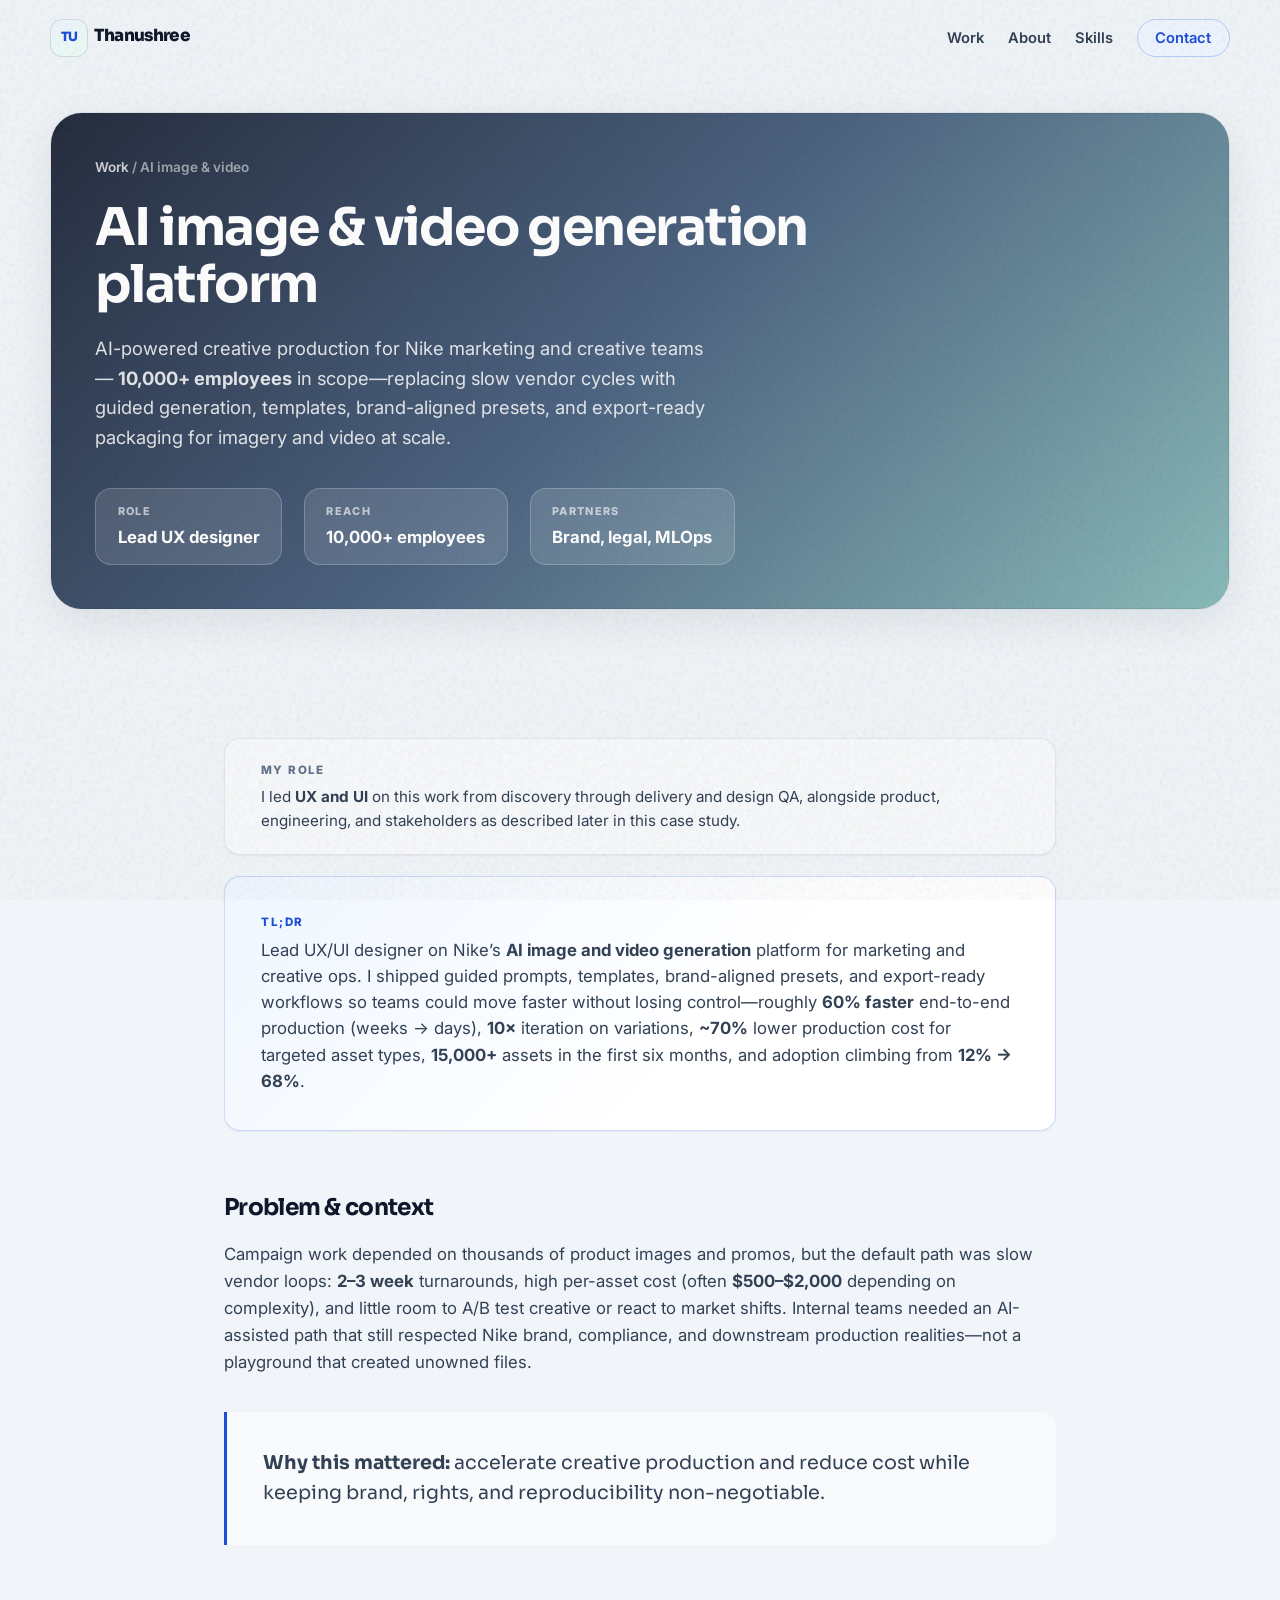
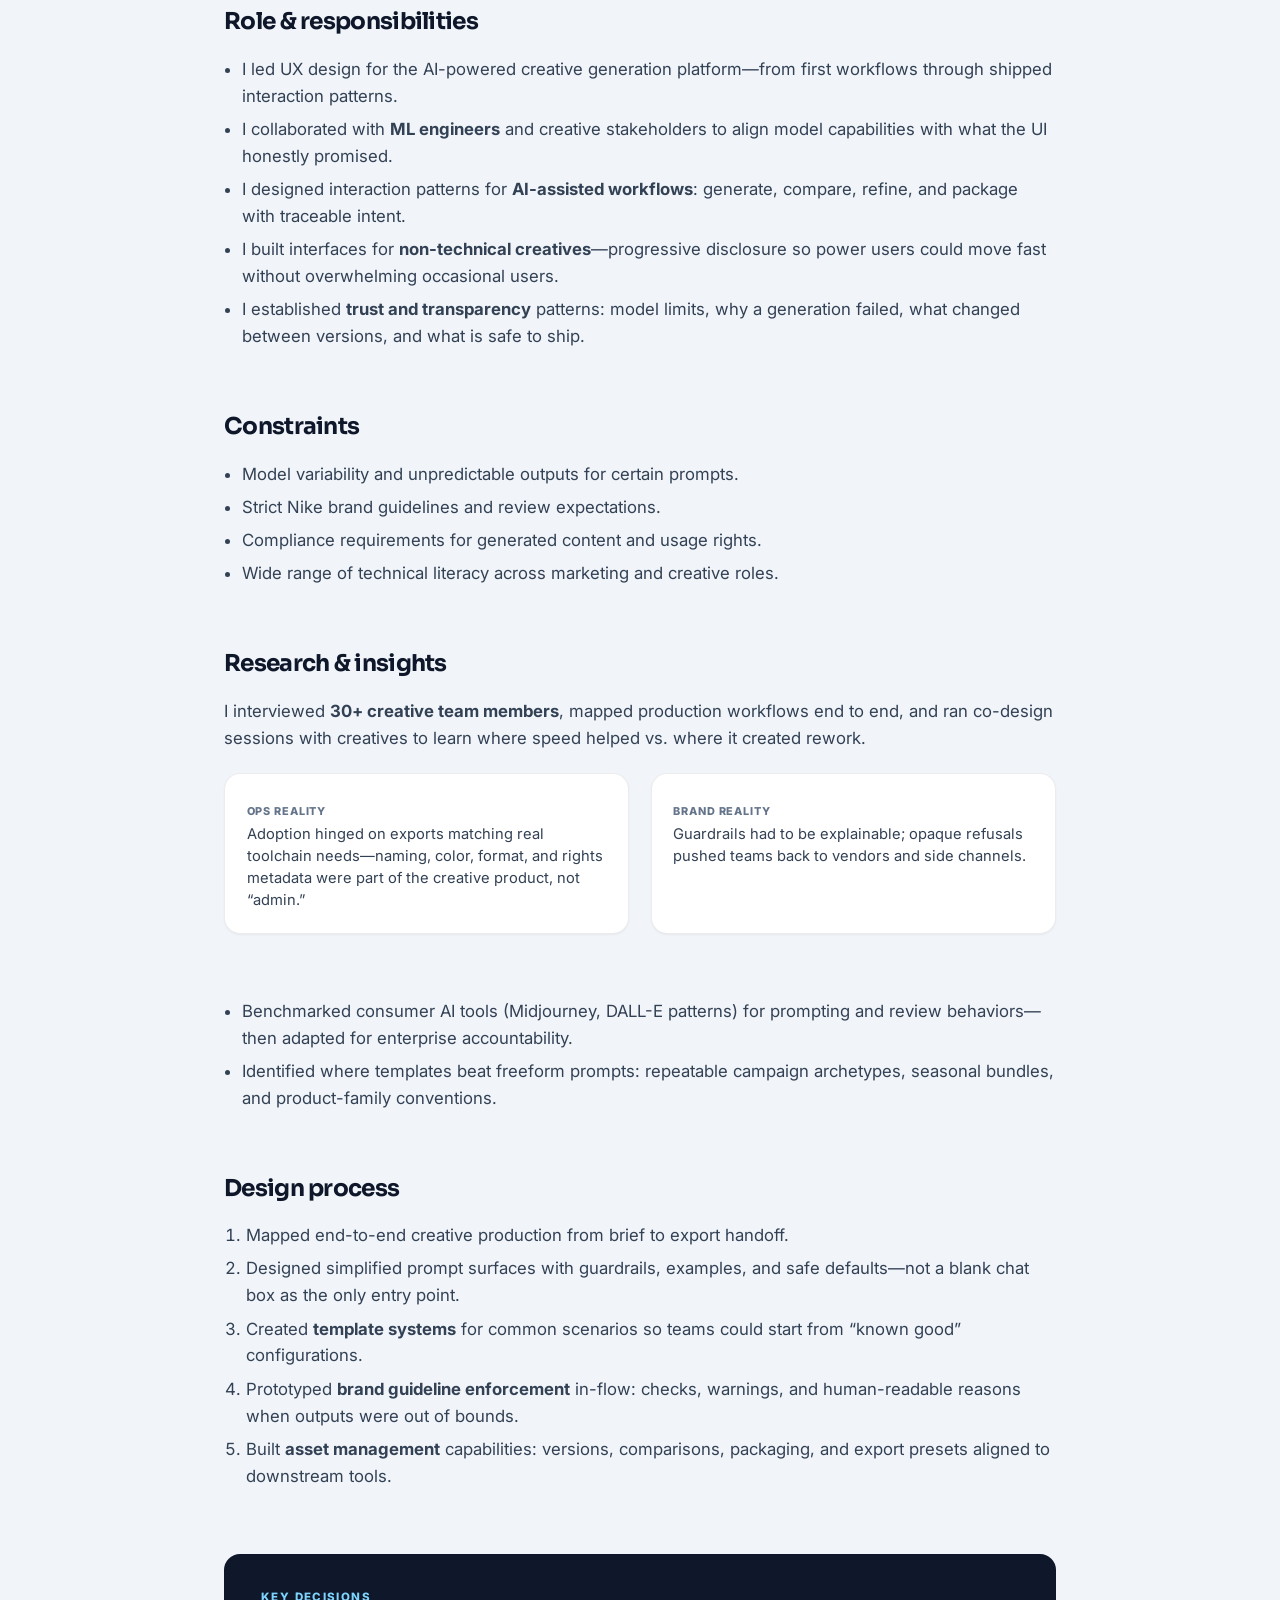
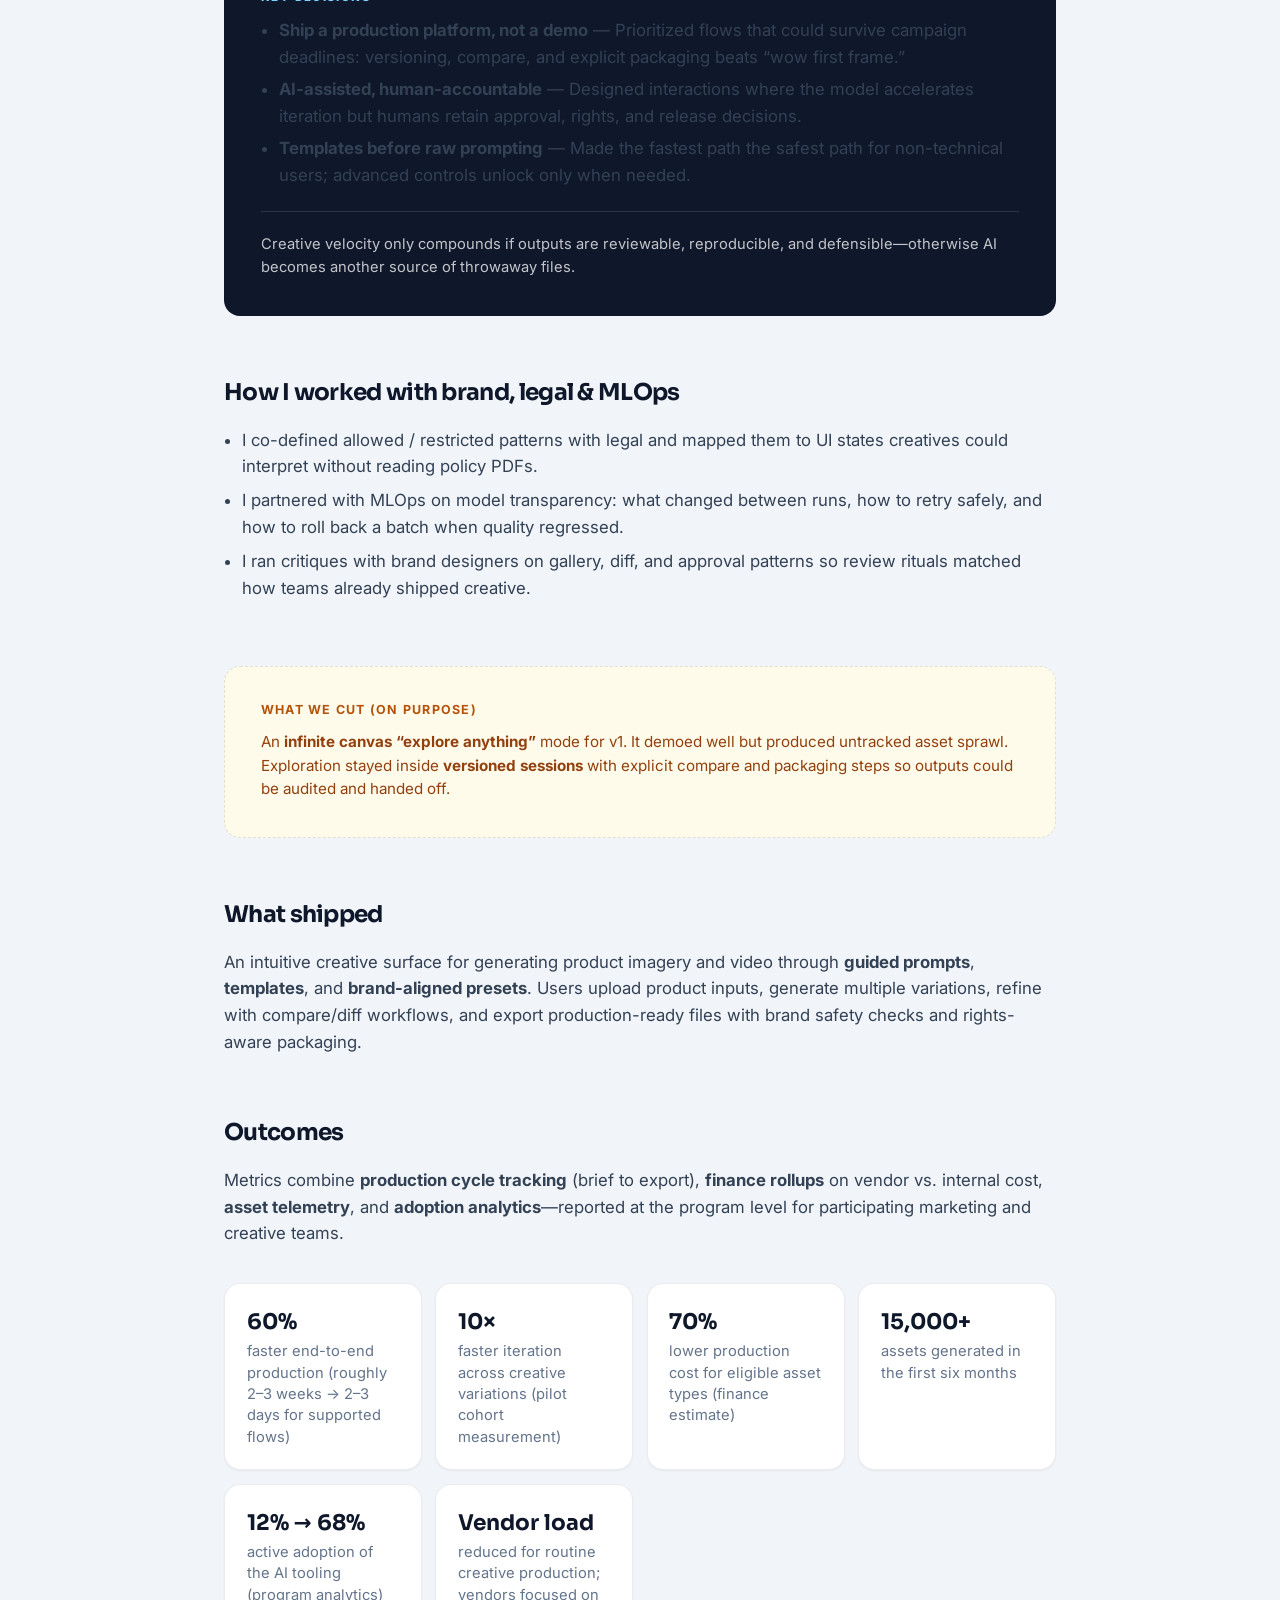
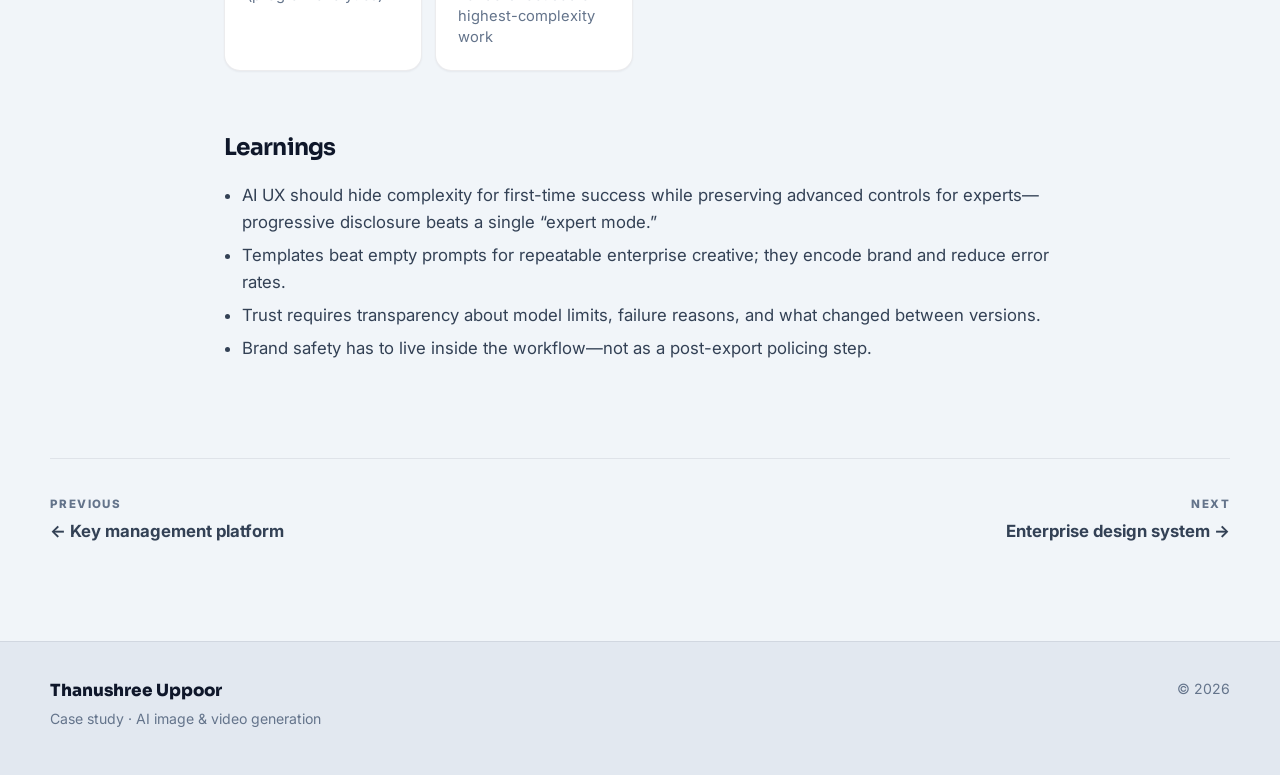
==== commit ede19ac2: "Add files via upload" ====
--- a/case-studies/ai-content-generation.html
+++ b/case-studies/ai-content-generation.html
@@ -94,15 +94,15 @@
         <aside class="case-role" data-reveal>
           <span class="case-role-label">My role</span>
           <p>
-            I was the <strong>sole designer</strong> for UX and UI on this work—discovery through
-            delivery and design QA—alongside product, engineering, and stakeholders as
-            described later in this case study.
+            I led <strong>UX and UI</strong> on this work from discovery through delivery and
+            design QA, alongside product, engineering, and stakeholders as described later in
+            this case study.
           </p>
         </aside>
         <aside class="case-tldnr" data-reveal>
           <span class="case-tldnr-label">TL;DR</span>
           <p>
-            Sole UX/UI design lead on Nike’s <strong>AI image and video generation</strong>
+            Lead UX/UI designer on Nike’s <strong>AI image and video generation</strong>
             platform for marketing and creative ops. I shipped guided prompts, templates,
             brand-aligned presets, and export-ready workflows so teams could move faster
             without losing control—roughly <strong>60% faster</strong> end-to-end production
--- a/css/style.css
+++ b/css/style.css
@@ -1222,6 +1222,34 @@
   }
 }
 
+/* Home: compact footer (contact section holds email / LinkedIn / résumé) */
+.footer-minimal {
+  display: flex;
+  flex-wrap: wrap;
+  justify-content: space-between;
+  align-items: center;
+  gap: var(--space-sm) var(--space-md);
+}
+
+.footer-minimal .footer-line {
+  margin: 0;
+  font-family: var(--font-display);
+  font-weight: 700;
+  color: var(--text);
+  font-size: 0.95rem;
+}
+
+.footer-minimal .footer-copy {
+  margin: 0;
+}
+
+@media (max-width: 640px) {
+  .footer-minimal {
+    flex-direction: column;
+    align-items: flex-start;
+  }
+}
+
 .footer-brand {
   font-family: var(--font-display);
   font-weight: 800;
@@ -1232,11 +1260,6 @@
 
 .footer-tag {
   margin: 0 0 var(--space-sm);
-}
-
-.footer-credit {
-  margin: 0;
-  max-width: 40ch;
 }
 
 .footer-meta {
@@ -1712,23 +1735,6 @@
   line-height: 1.55;
 }
 
-.footer-links {
-  display: flex;
-  flex-wrap: wrap;
-  gap: 0.75rem 1.25rem;
-  margin-top: var(--space-sm);
-}
-
-.footer-links a {
-  font-weight: 700;
-  font-size: 0.9rem;
-  color: var(--accent-a);
-}
-
-.footer-links a:hover {
-  color: #1e40af;
-}
-
 /* —— Case study depth: role, TL;DR, research, decisions —— */
 
 .case-role {
